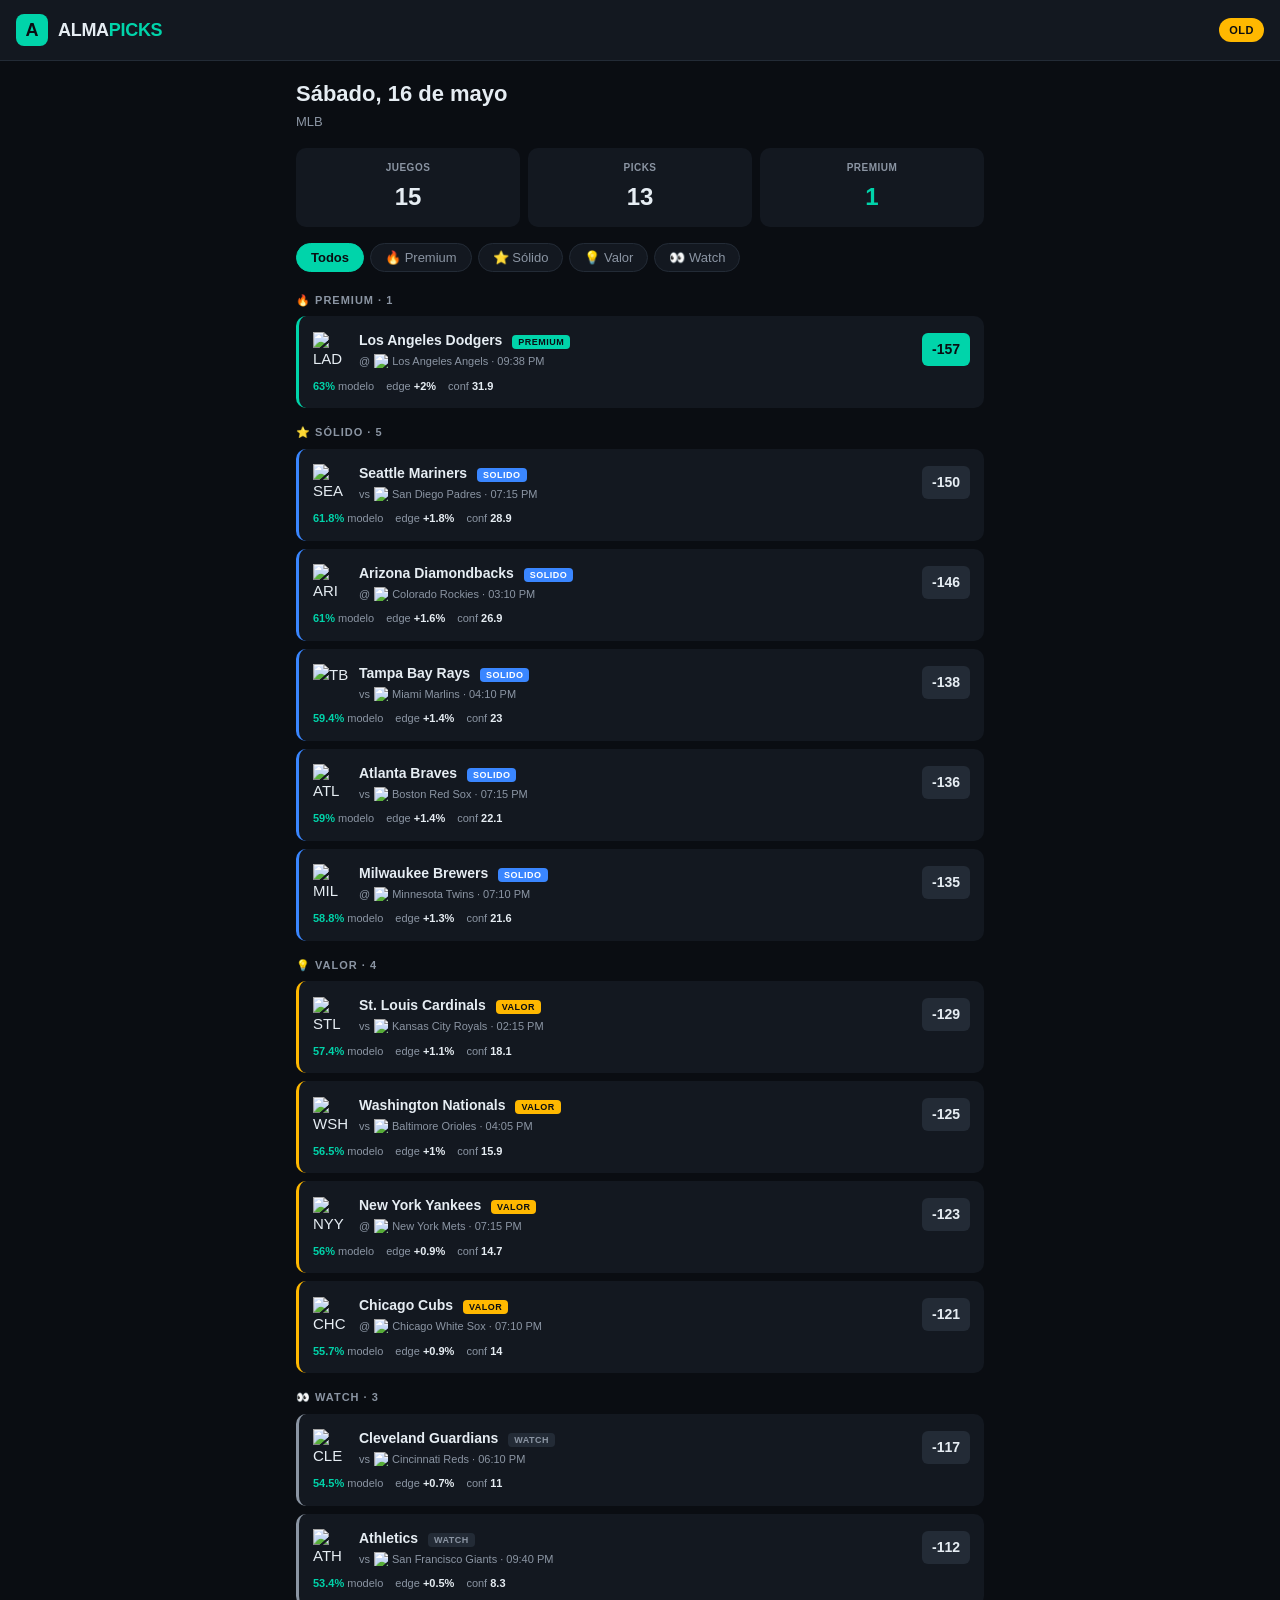
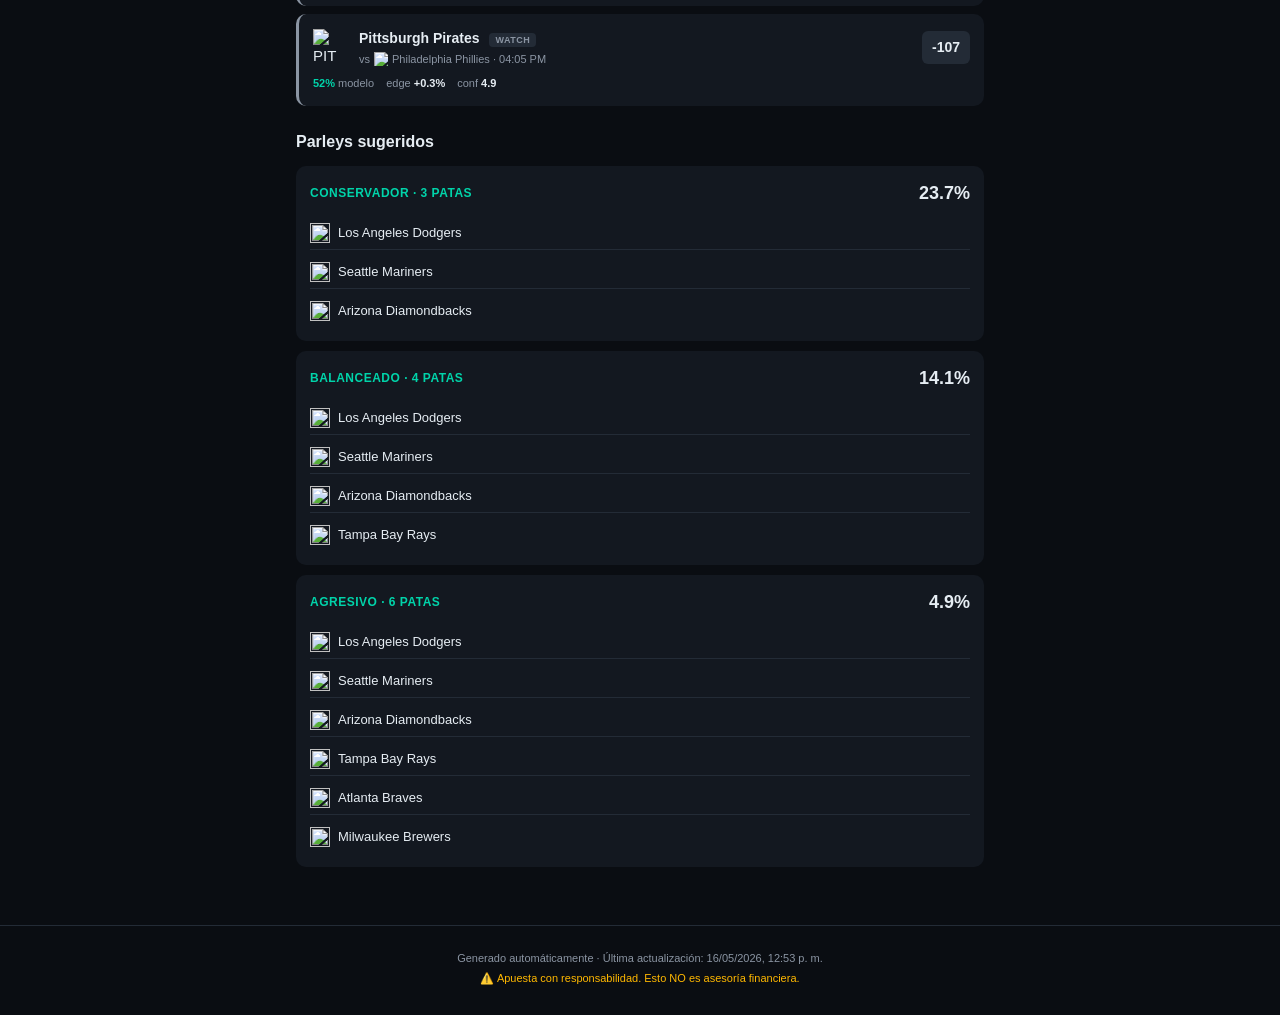
==== web/index.html @ 4501d373 "Rebrand a Almapicks" ====
<!DOCTYPE html>
<html lang="es">
<head>
  <meta charset="UTF-8">
  <meta name="viewport" content="width=device-width, initial-scale=1.0">
  <meta name="theme-color" content="#0a0d12">
  <title>AlmaPicks · MLB & NBA</title>
  <link rel="icon" type="image/svg+xml" href="data:image/svg+xml,<svg xmlns='http://www.w3.org/2000/svg' viewBox='0 0 100 100'><rect width='100' height='100' fill='%2300d4aa'/><text x='50' y='65' font-family='Arial' font-size='50' font-weight='bold' text-anchor='middle' fill='%230a0d12'>A</text></svg>">
  <link rel="stylesheet" href="styles.css">
</head>
<body>

  <header class="topbar">
    <div class="brand">
      <span class="brand-mark">A</span>
      <span class="brand-name">ALMA<span class="brand-accent">PICKS</span></span>
    </div>
    <div class="live-badge" id="liveBadge">LIVE</div>
  </header>

  <main class="container">

    <section class="date-banner">
      <div class="date-text" id="dateText">Cargando...</div>
      <div class="date-meta" id="dateMeta">—</div>
    </section>

    <section class="stats-grid" id="statsGrid">
      <div class="stat-card">
        <div class="stat-label">JUEGOS</div>
        <div class="stat-value" id="statGames">—</div>
      </div>
      <div class="stat-card">
        <div class="stat-label">PICKS</div>
        <div class="stat-value" id="statPicks">—</div>
      </div>
      <div class="stat-card">
        <div class="stat-label">PREMIUM</div>
        <div class="stat-value premium" id="statPremium">—</div>
      </div>
    </section>

    <section class="filter-bar">
      <button class="filter-btn active" data-filter="all">Todos</button>
      <button class="filter-btn" data-filter="premium">🔥 Premium</button>
      <button class="filter-btn" data-filter="solido">⭐ Sólido</button>
      <button class="filter-btn" data-filter="valor">💡 Valor</button>
      <button class="filter-btn" data-filter="watch">👀 Watch</button>
    </section>

    <section class="picks-section" id="picksSection">
      <div class="loading">Cargando picks...</div>
    </section>

    <section class="parlays-section" id="parlaysSection"></section>

  </main>

  <footer class="footer">
    <p>Generado automáticamente · <span id="lastUpdate">—</span></p>
    <p class="footer-warning">⚠️ Apuesta con responsabilidad. Esto NO es asesoría financiera.</p>
  </footer>

  <script src="team_logos.js"></script>
  <script src="app.js"></script>
</body>
</html>
---- web/styles.css ----
:root {
  --bg-page: #0a0d12;
  --bg-card: #131820;
  --bg-elev: #1a212c;
  --bg-input: #232b36;
  --text-primary: #e6edf3;
  --text-secondary: #8b95a3;
  --accent-green: #00d4aa;
  --accent-blue: #3a86ff;
  --accent-amber: #ffb800;
  --accent-red: #ff4757;
  --border: #232b36;
  --radius: 10px;
}

* {
  box-sizing: border-box;
  margin: 0;
  padding: 0;
}

html, body {
  background: var(--bg-page);
  color: var(--text-primary);
  font-family: -apple-system, BlinkMacSystemFont, 'Segoe UI', Roboto, sans-serif;
  font-size: 15px;
  line-height: 1.5;
  min-height: 100vh;
}

.topbar {
  background: var(--bg-card);
  padding: 14px 16px;
  display: flex;
  justify-content: space-between;
  align-items: center;
  border-bottom: 1px solid var(--border);
  position: sticky;
  top: 0;
  z-index: 10;
}

.brand {
  display: flex;
  align-items: center;
  gap: 10px;
}

.brand-mark {
  background: var(--accent-green);
  color: var(--bg-page);
  width: 32px;
  height: 32px;
  border-radius: 8px;
  display: flex;
  align-items: center;
  justify-content: center;
  font-weight: 800;
  font-size: 18px;
}

.brand-name {
  font-size: 18px;
  font-weight: 700;
  letter-spacing: -0.3px;
}

.brand-accent {
  color: var(--accent-green);
}

.live-badge {
  background: var(--accent-green);
  color: var(--bg-page);
  font-size: 11px;
  font-weight: 700;
  padding: 4px 10px;
  border-radius: 12px;
  letter-spacing: 0.5px;
}

.live-badge.stale {
  background: var(--accent-amber);
}

.container {
  max-width: 720px;
  margin: 0 auto;
  padding: 16px;
}

.date-banner {
  margin-bottom: 16px;
}

.date-text {
  font-size: 22px;
  font-weight: 700;
}

.date-meta {
  font-size: 13px;
  color: var(--text-secondary);
  margin-top: 2px;
}

.stats-grid {
  display: grid;
  grid-template-columns: repeat(3, 1fr);
  gap: 8px;
  margin-bottom: 16px;
}

.stat-card {
  background: var(--bg-card);
  border-radius: var(--radius);
  padding: 12px;
  text-align: center;
}

.stat-label {
  font-size: 10px;
  color: var(--text-secondary);
  font-weight: 600;
  letter-spacing: 0.5px;
  margin-bottom: 4px;
}

.stat-value {
  font-size: 24px;
  font-weight: 700;
}

.stat-value.premium { color: var(--accent-green); }

.filter-bar {
  display: flex;
  gap: 6px;
  margin-bottom: 16px;
  overflow-x: auto;
  padding-bottom: 4px;
  scrollbar-width: none;
}

.filter-bar::-webkit-scrollbar { display: none; }

.filter-btn {
  background: var(--bg-card);
  color: var(--text-secondary);
  border: 1px solid var(--border);
  border-radius: 20px;
  padding: 6px 14px;
  font-size: 13px;
  font-weight: 500;
  cursor: pointer;
  white-space: nowrap;
  font-family: inherit;
  transition: all 0.15s;
}

.filter-btn:hover {
  border-color: var(--accent-green);
  color: var(--text-primary);
}

.filter-btn.active {
  background: var(--accent-green);
  color: var(--bg-page);
  border-color: var(--accent-green);
  font-weight: 600;
}

.tier-header {
  font-size: 11px;
  font-weight: 700;
  letter-spacing: 1px;
  color: var(--text-secondary);
  margin: 16px 0 8px;
  text-transform: uppercase;
}

.pick-card {
  background: var(--bg-card);
  border-left: 3px solid var(--text-secondary);
  border-radius: var(--radius);
  padding: 14px;
  margin-bottom: 8px;
  transition: transform 0.15s;
}

.pick-card:hover {
  transform: translateX(2px);
}

.pick-card.tier-premium { border-left-color: var(--accent-green); }
.pick-card.tier-solido { border-left-color: var(--accent-blue); }
.pick-card.tier-valor { border-left-color: var(--accent-amber); }
.pick-card.tier-watch { border-left-color: var(--text-secondary); }

.pick-header {
  display: flex;
  justify-content: space-between;
  align-items: center;
  gap: 8px;
  margin-bottom: 8px;
}

.pick-teams {
  display: flex;
  align-items: center;
  gap: 10px;
  flex: 1;
  min-width: 0;
}

.team-logo {
  width: 36px;
  height: 36px;
  flex-shrink: 0;
}

.pick-team-info {
  min-width: 0;
}

.pick-team-name {
  font-weight: 600;
  font-size: 14px;
  white-space: nowrap;
  overflow: hidden;
  text-overflow: ellipsis;
}

.pick-vs {
  font-size: 11px;
  color: var(--text-secondary);
  display: flex;
  align-items: center;
  gap: 4px;
  margin-top: 2px;
}

.team-logo-mini {
  width: 14px;
  height: 14px;
  vertical-align: middle;
}

.pick-odds {
  background: var(--bg-input);
  padding: 6px 10px;
  border-radius: 6px;
  font-weight: 700;
  font-size: 14px;
  flex-shrink: 0;
}

.pick-card.tier-premium .pick-odds {
  background: var(--accent-green);
  color: var(--bg-page);
}

.pick-stats {
  display: flex;
  gap: 12px;
  font-size: 11px;
  flex-wrap: wrap;
}

.pick-stat {
  color: var(--text-secondary);
}

.pick-stat strong {
  color: var(--text-primary);
}

.pick-stat.highlight strong {
  color: var(--accent-green);
}

.tier-badge {
  font-size: 9px;
  padding: 2px 6px;
  border-radius: 4px;
  font-weight: 700;
  letter-spacing: 0.5px;
  margin-left: 6px;
}

.tier-badge.tier-premium { background: var(--accent-green); color: var(--bg-page); }
.tier-badge.tier-solido { background: var(--accent-blue); color: #fff; }
.tier-badge.tier-valor { background: var(--accent-amber); color: var(--bg-page); }
.tier-badge.tier-watch { background: var(--bg-input); color: var(--text-secondary); }

.parlays-section {
  margin-top: 24px;
}

.parlays-title {
  font-size: 16px;
  font-weight: 700;
  margin-bottom: 12px;
}

.parlay-card {
  background: var(--bg-card);
  border-radius: var(--radius);
  padding: 14px;
  margin-bottom: 10px;
}

.parlay-header {
  display: flex;
  justify-content: space-between;
  align-items: center;
  margin-bottom: 10px;
}

.parlay-name {
  font-size: 12px;
  font-weight: 700;
  text-transform: uppercase;
  letter-spacing: 0.5px;
  color: var(--accent-green);
}

.parlay-prob {
  font-size: 18px;
  font-weight: 700;
}

.parlay-legs {
  display: flex;
  flex-direction: column;
  gap: 6px;
}

.parlay-leg {
  display: flex;
  align-items: center;
  gap: 8px;
  font-size: 13px;
  padding: 6px 0;
  border-bottom: 1px solid var(--border);
}

.parlay-leg:last-child { border-bottom: none; }

.parlay-leg .team-logo-mini {
  width: 20px;
  height: 20px;
}

.loading, .empty-state {
  text-align: center;
  padding: 40px 20px;
  color: var(--text-secondary);
}

.footer {
  text-align: center;
  padding: 24px 16px;
  color: var(--text-secondary);
  font-size: 11px;
  border-top: 1px solid var(--border);
  margin-top: 32px;
}

.footer p { margin-bottom: 4px; }

.footer-warning {
  color: var(--accent-amber);
  font-weight: 500;
}

@media (max-width: 480px) {
  .pick-team-name { font-size: 13px; }
  .stat-value { font-size: 20px; }
  .container { padding: 12px; }
}
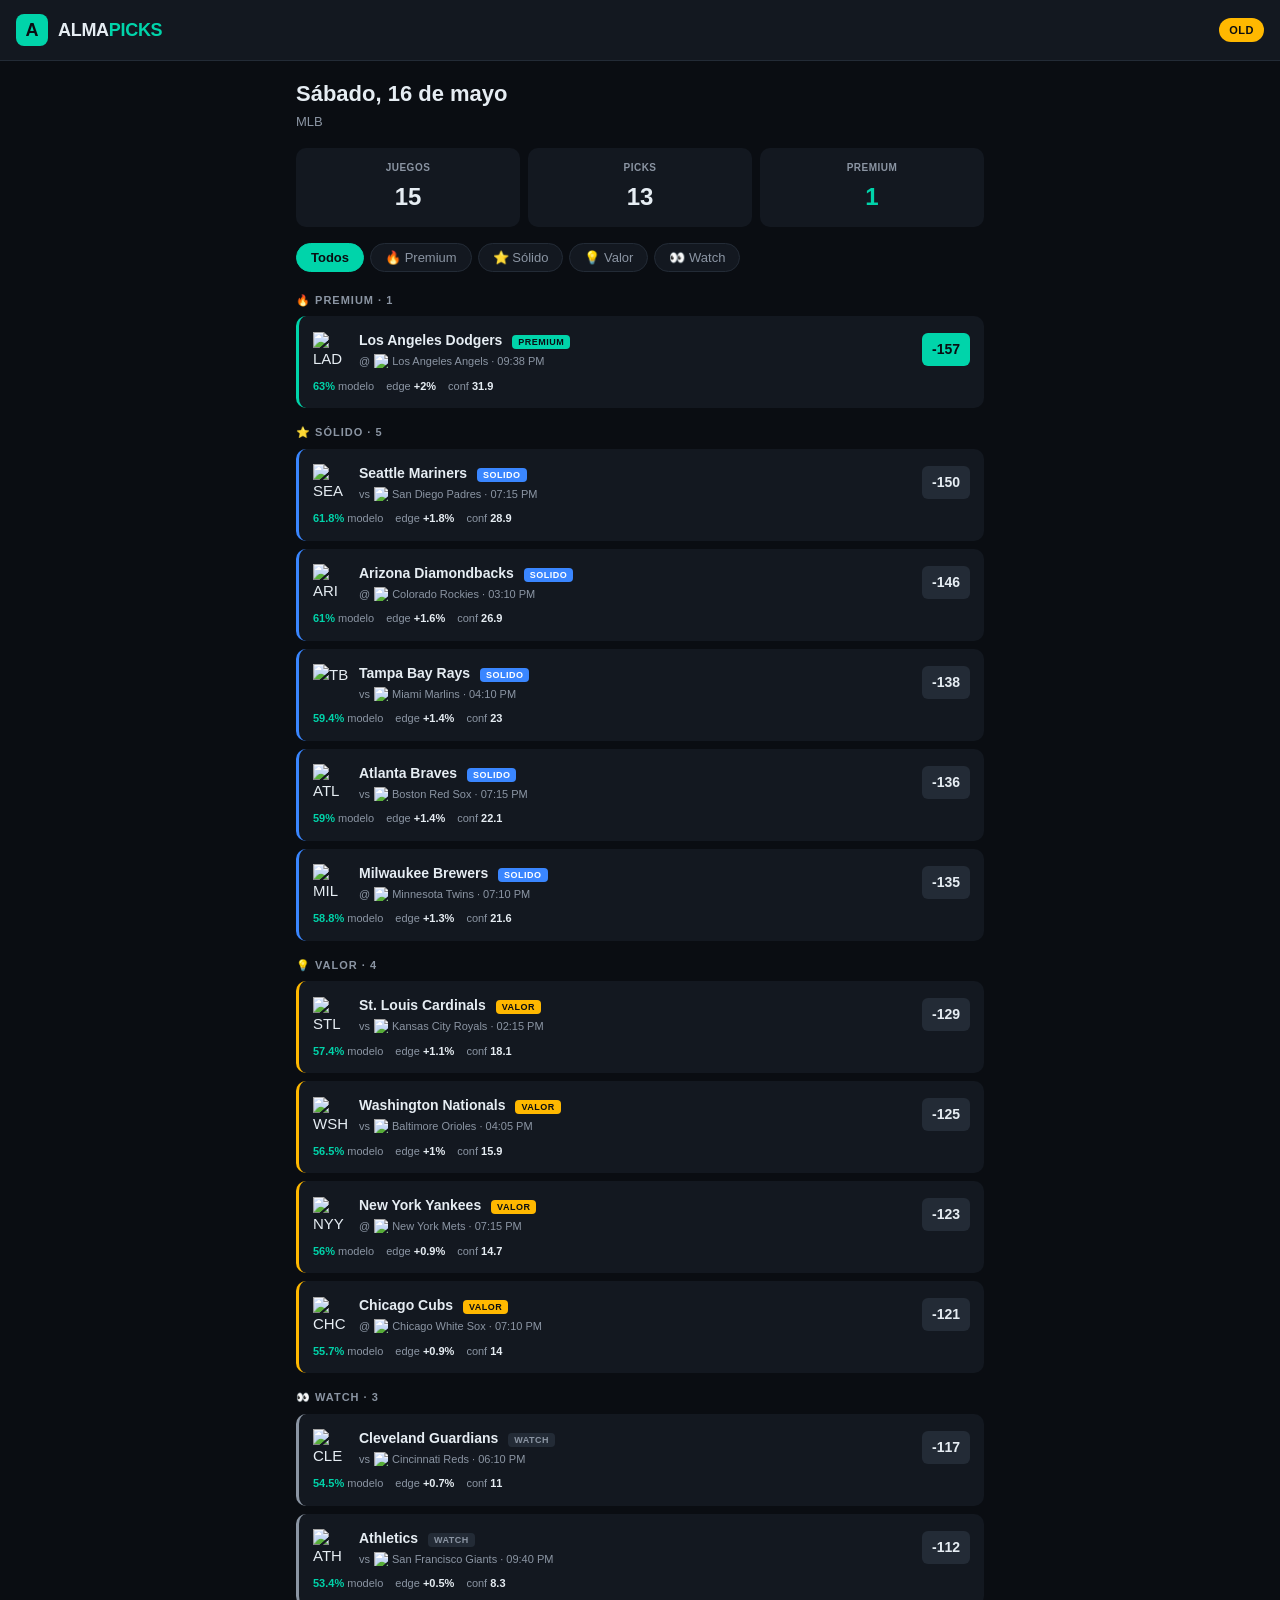
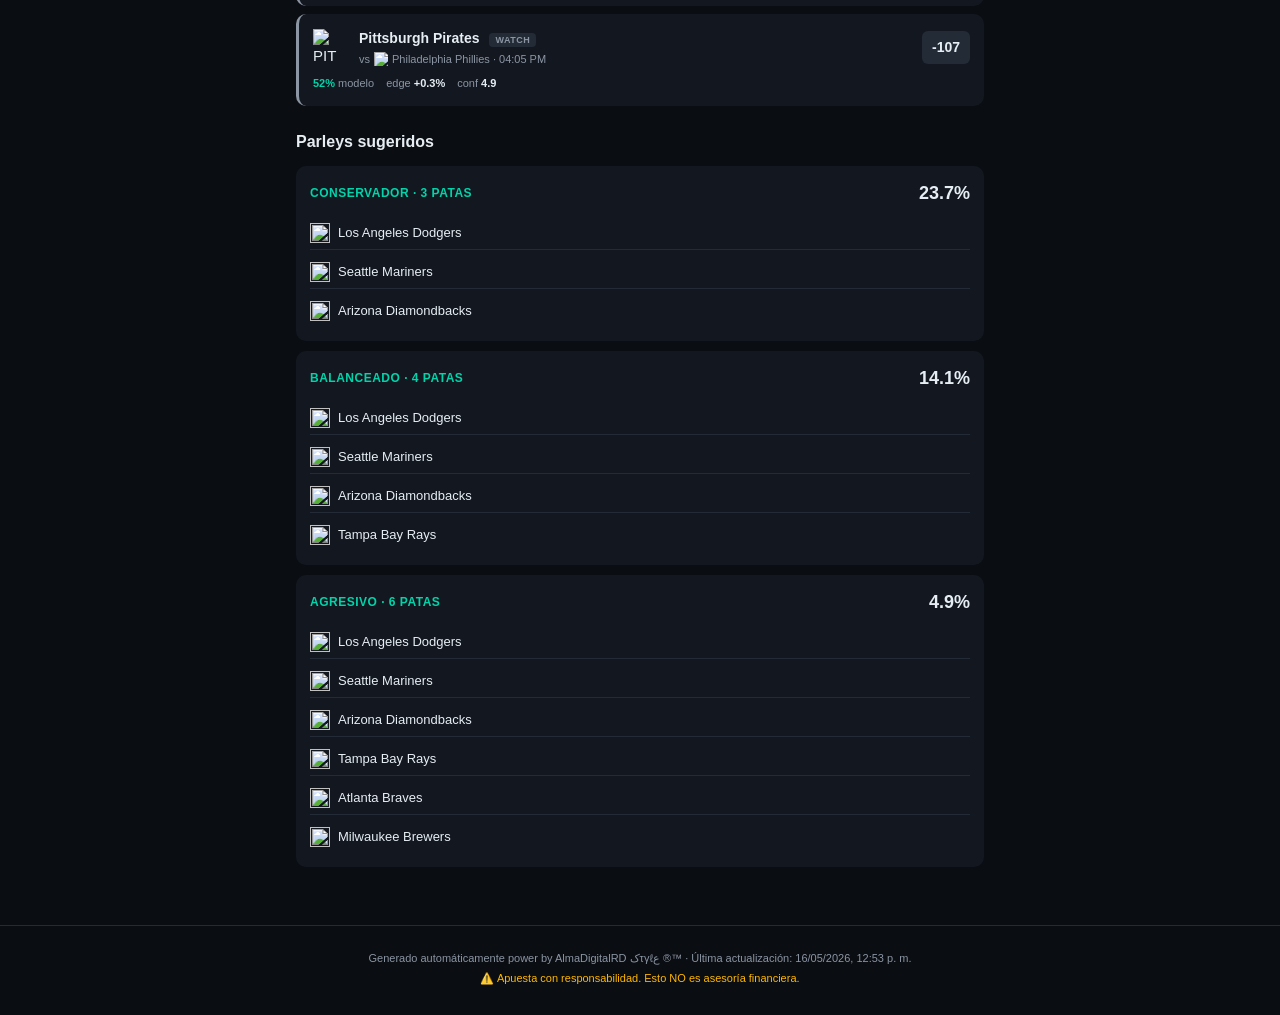
==== commit 54b8f094: "Update footer text with branding information" ====
--- a/web/index.html
+++ b/web/index.html
@@ -57,11 +57,11 @@
   </main>
 
   <footer class="footer">
-    <p>Generado automáticamente · <span id="lastUpdate">—</span></p>
+    <p>Generado automáticamente power by AlmaDigitalRD کτγℓع ®™ · <span id="lastUpdate">—</span></p>
     <p class="footer-warning">⚠️ Apuesta con responsabilidad. Esto NO es asesoría financiera.</p>
   </footer>
 
   <script src="team_logos.js"></script>
   <script src="app.js"></script>
 </body>
-</html>+</html>
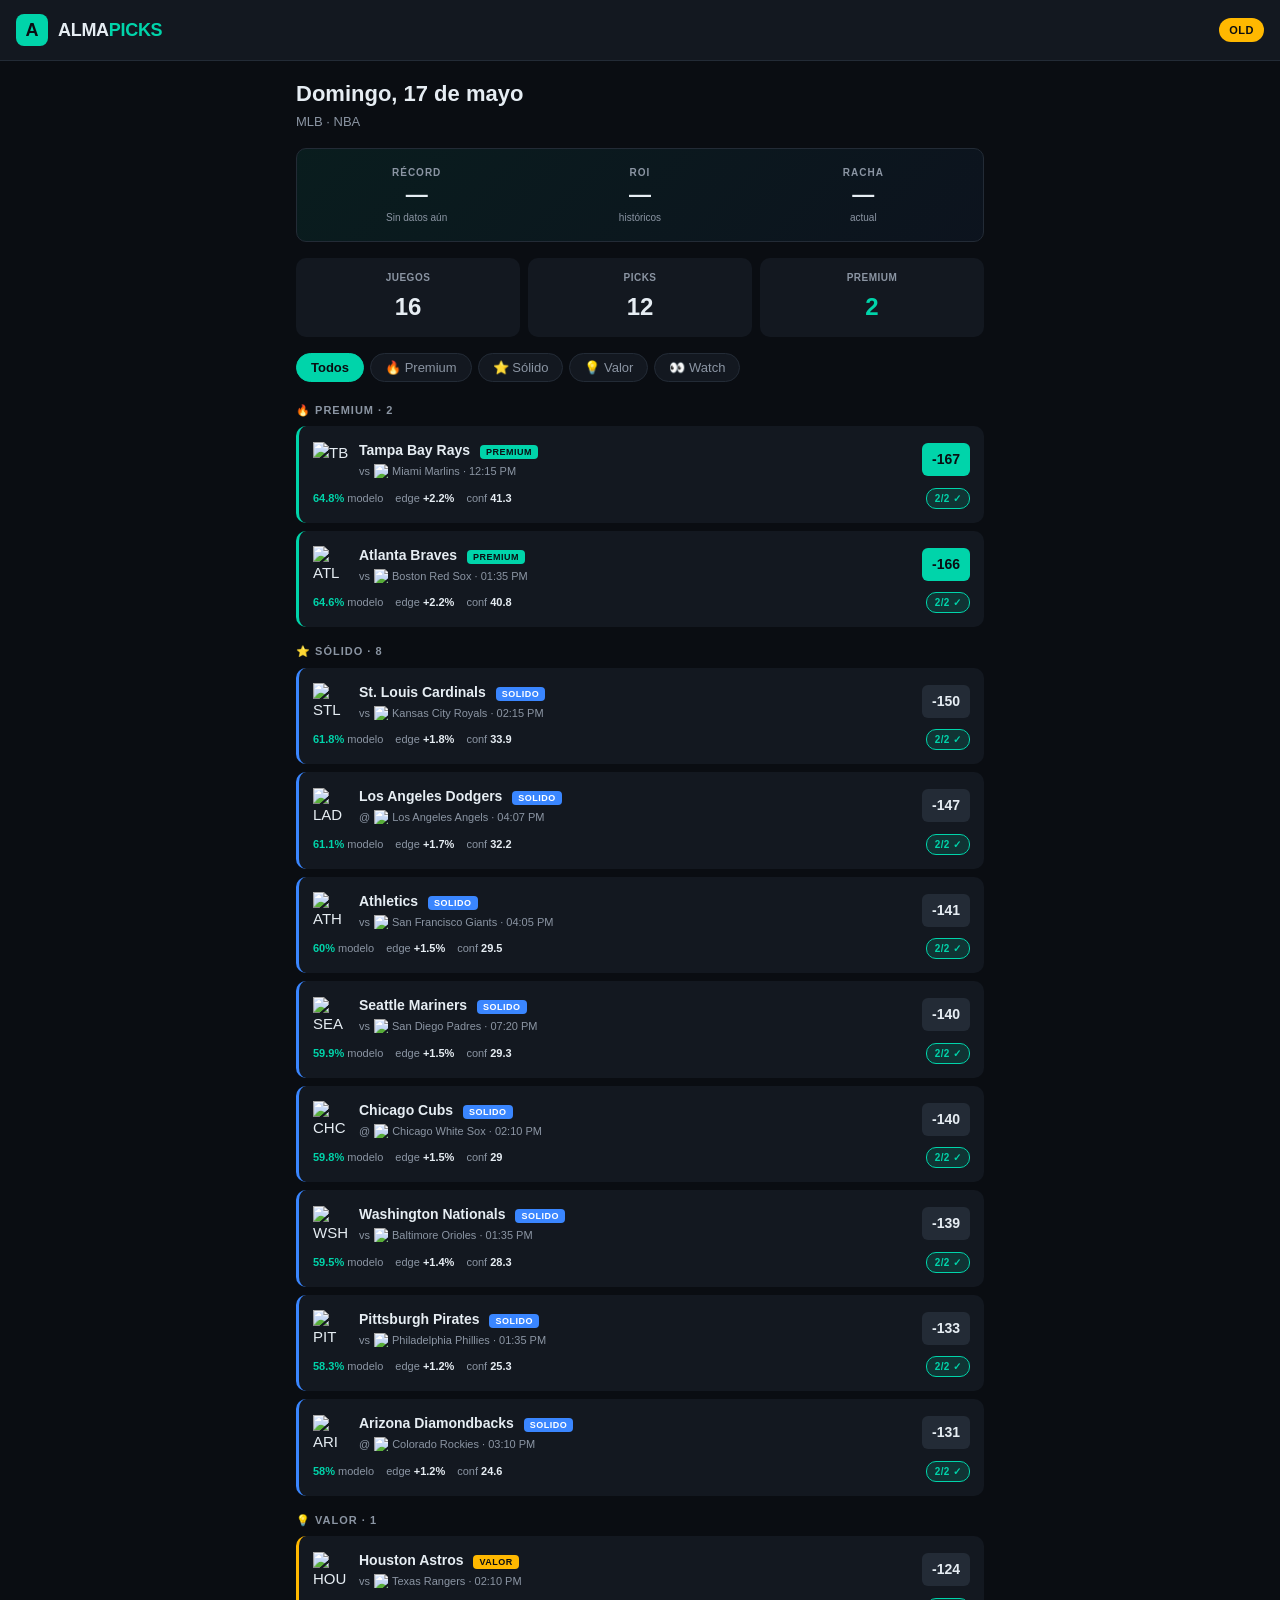
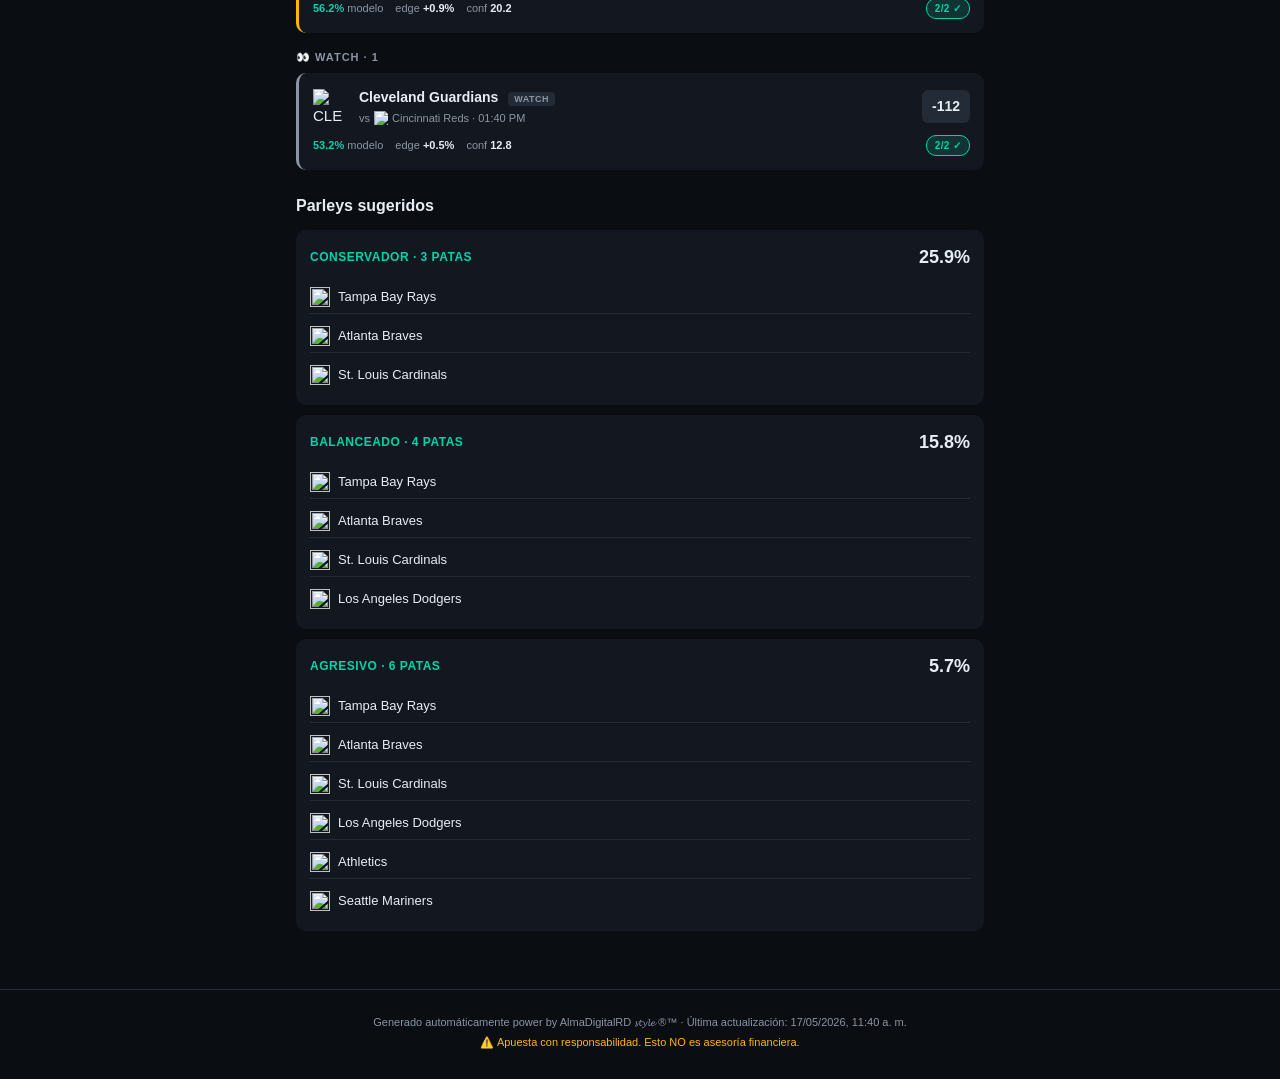
==== commit e93966fc: "Fase 4: tracking de resultados + stats en frontend" ====
--- a/web/index.html
+++ b/web/index.html
@@ -4,7 +4,7 @@
   <meta charset="UTF-8">
   <meta name="viewport" content="width=device-width, initial-scale=1.0">
   <meta name="theme-color" content="#0a0d12">
-  <title>AlmaPicks · MLB & NBA</title>
+  <title>Almapicks · MLB & NBA</title>
   <link rel="icon" type="image/svg+xml" href="data:image/svg+xml,<svg xmlns='http://www.w3.org/2000/svg' viewBox='0 0 100 100'><rect width='100' height='100' fill='%2300d4aa'/><text x='50' y='65' font-family='Arial' font-size='50' font-weight='bold' text-anchor='middle' fill='%230a0d12'>A</text></svg>">
   <link rel="stylesheet" href="styles.css">
 </head>
@@ -23,6 +23,24 @@
     <section class="date-banner">
       <div class="date-text" id="dateText">Cargando...</div>
       <div class="date-meta" id="dateMeta">—</div>
+    </section>
+
+    <section class="hist-strip">
+      <div class="hist-item">
+        <div class="hist-label">RÉCORD</div>
+        <div class="hist-value" id="histRecord">—</div>
+        <div class="hist-sub" id="histWinRate">—</div>
+      </div>
+      <div class="hist-item">
+        <div class="hist-label">ROI</div>
+        <div class="hist-value" id="histRoi">—</div>
+        <div class="hist-sub">históricos</div>
+      </div>
+      <div class="hist-item">
+        <div class="hist-label">RACHA</div>
+        <div class="hist-value" id="histStreak">—</div>
+        <div class="hist-sub">actual</div>
+      </div>
     </section>
 
     <section class="stats-grid" id="statsGrid">
@@ -57,11 +75,11 @@
   </main>
 
   <footer class="footer">
-    <p>Generado automáticamente power by AlmaDigitalRD کτγℓع ®™ · <span id="lastUpdate">—</span></p>
+    <p>Generado automáticamente power by AlmaDigitalRD 𝓼𝓽𝔂𝓵𝓮 ®™ · <span id="lastUpdate">—</span></p>
     <p class="footer-warning">⚠️ Apuesta con responsabilidad. Esto NO es asesoría financiera.</p>
   </footer>
 
   <script src="team_logos.js"></script>
   <script src="app.js"></script>
 </body>
-</html>
+</html>
--- a/web/styles.css
+++ b/web/styles.css
@@ -104,6 +104,51 @@
   margin-top: 2px;
 }
 
+.hist-strip {
+  display: grid;
+  grid-template-columns: repeat(3, 1fr);
+  gap: 8px;
+  margin-bottom: 16px;
+  background: linear-gradient(135deg, rgba(0, 212, 170, 0.08), rgba(58, 134, 255, 0.05));
+  border: 1px solid var(--border);
+  border-radius: var(--radius);
+  padding: 12px;
+}
+
+.hist-item {
+  text-align: center;
+  padding: 4px;
+}
+
+.hist-label {
+  font-size: 10px;
+  color: var(--text-secondary);
+  font-weight: 700;
+  letter-spacing: 1px;
+  margin-bottom: 4px;
+}
+
+.hist-value {
+  font-size: 22px;
+  font-weight: 700;
+  color: var(--text-primary);
+  line-height: 1;
+}
+
+.hist-value.positive {
+  color: var(--accent-green);
+}
+
+.hist-value.negative {
+  color: var(--accent-red);
+}
+
+.hist-sub {
+  font-size: 10px;
+  color: var(--text-secondary);
+  margin-top: 4px;
+}
+
 .stats-grid {
   display: grid;
   grid-template-columns: repeat(3, 1fr);
@@ -265,6 +310,7 @@
   gap: 12px;
   font-size: 11px;
   flex-wrap: wrap;
+  align-items: center;
 }
 
 .pick-stat {
@@ -277,6 +323,34 @@
 
 .pick-stat.highlight strong {
   color: var(--accent-green);
+}
+
+.sources-badge {
+  font-size: 10px;
+  padding: 2px 8px;
+  border-radius: 10px;
+  font-weight: 600;
+  letter-spacing: 0.3px;
+  background: var(--bg-input);
+  color: var(--text-secondary);
+  margin-left: auto;
+}
+
+.sources-badge.sources-agree {
+  background: rgba(0, 212, 170, 0.15);
+  color: var(--accent-green);
+  border: 1px solid var(--accent-green);
+}
+
+.sources-badge.sources-disagree {
+  background: rgba(255, 71, 87, 0.15);
+  color: var(--accent-red);
+  border: 1px solid var(--accent-red);
+}
+
+.sources-badge.sources-partial {
+  background: rgba(255, 184, 0, 0.15);
+  color: var(--accent-amber);
 }
 
 .tier-badge {
@@ -377,5 +451,6 @@
 @media (max-width: 480px) {
   .pick-team-name { font-size: 13px; }
   .stat-value { font-size: 20px; }
+  .hist-value { font-size: 18px; }
   .container { padding: 12px; }
 }
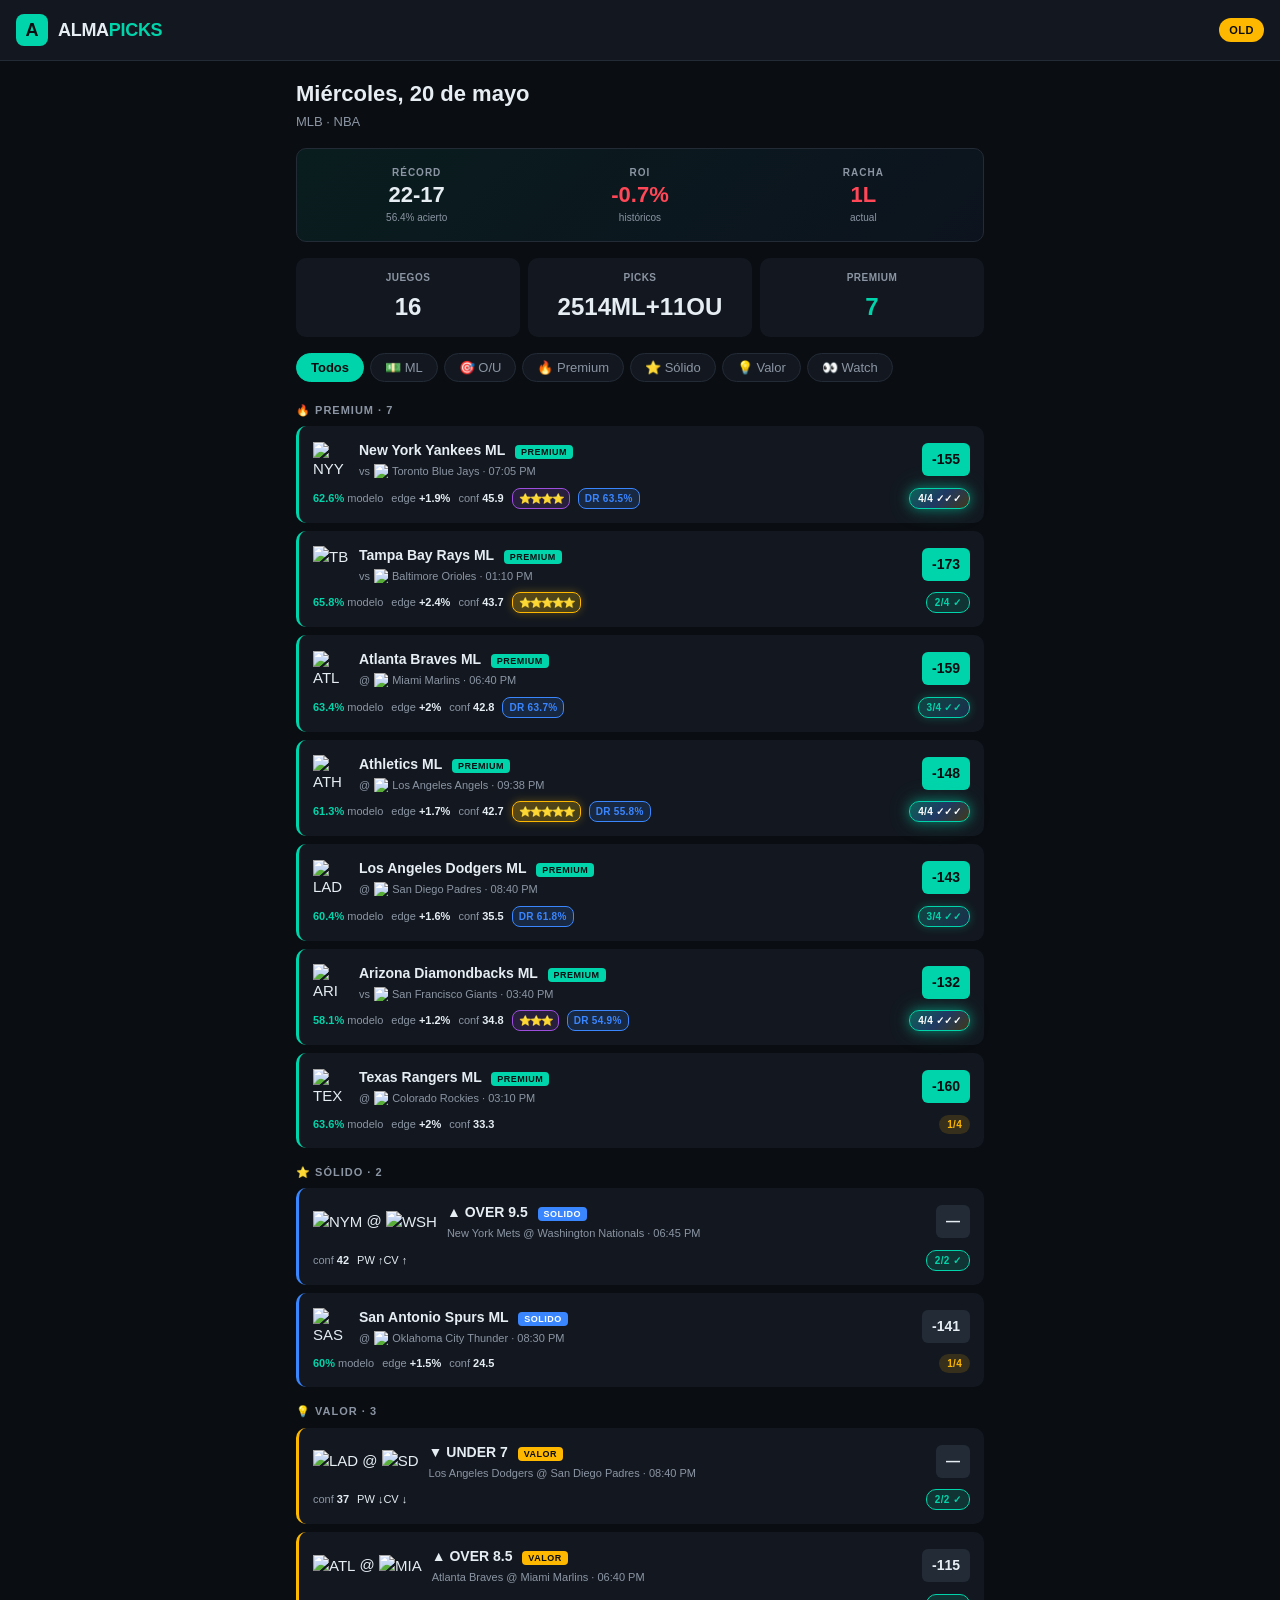
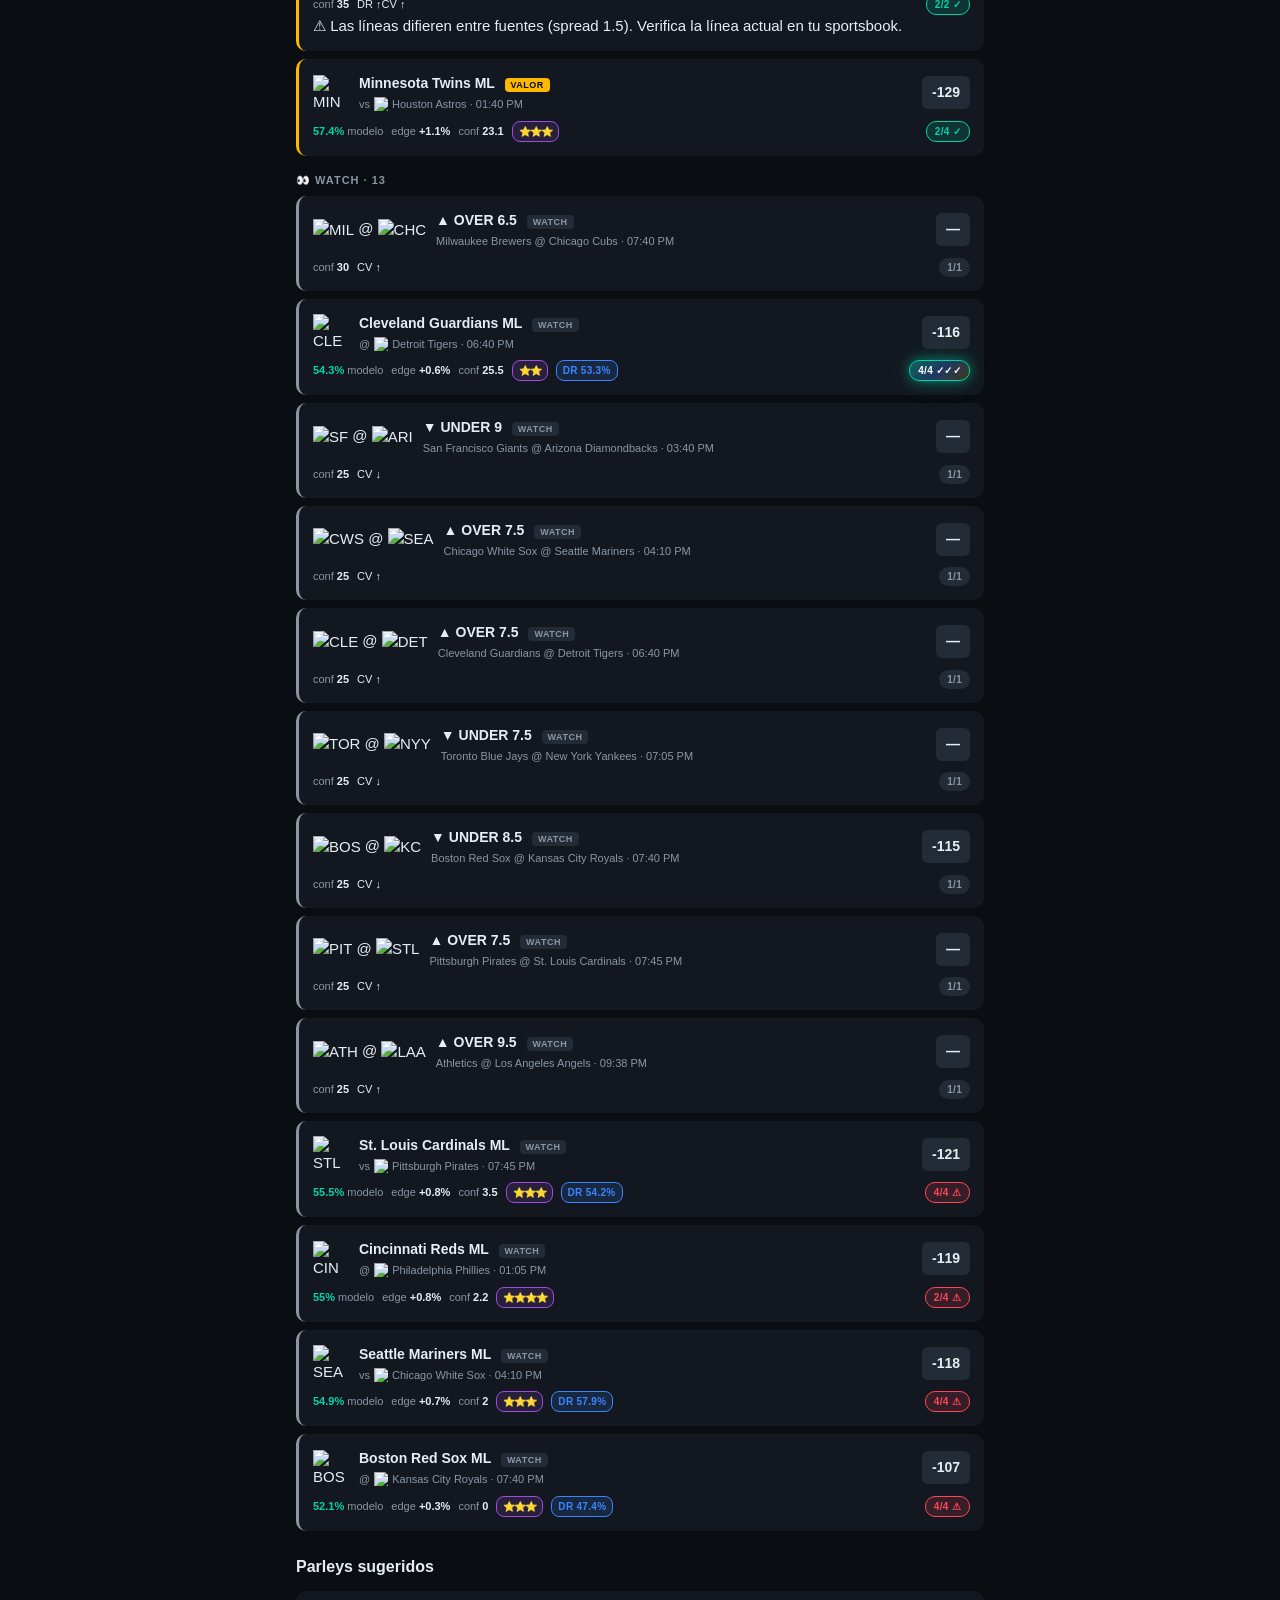
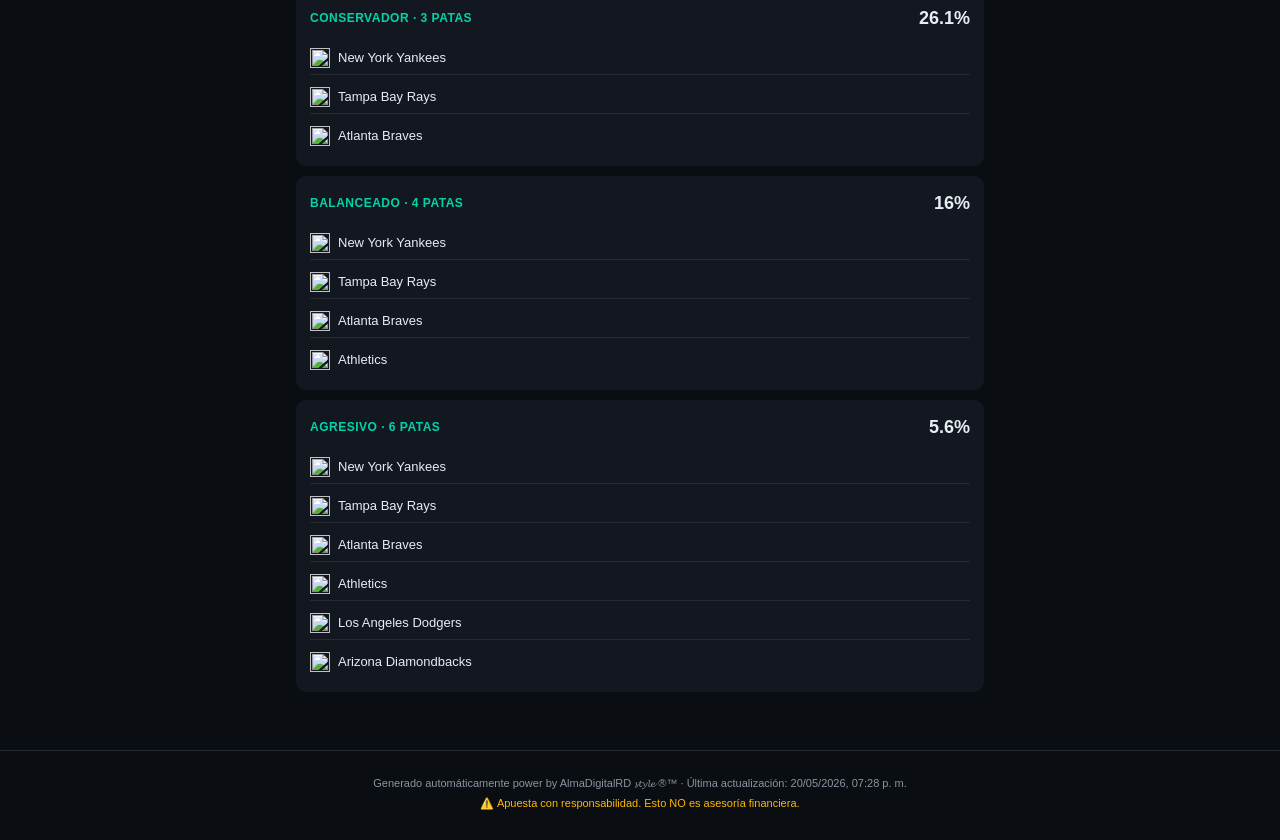
==== commit 366f779e: "Add filter buttons for ML and O/U in index.html" ====
--- a/web/index.html
+++ b/web/index.html
@@ -60,6 +60,8 @@
 
     <section class="filter-bar">
       <button class="filter-btn active" data-filter="all">Todos</button>
+      <button class="filter-btn" data-filter="ml">💵 ML</button>
+      <button class="filter-btn" data-filter="ou">🎯 O/U</button>
       <button class="filter-btn" data-filter="premium">🔥 Premium</button>
       <button class="filter-btn" data-filter="solido">⭐ Sólido</button>
       <button class="filter-btn" data-filter="valor">💡 Valor</button>
@@ -82,4 +84,4 @@
   <script src="team_logos.js"></script>
   <script src="app.js"></script>
 </body>
-</html>+</html>
--- a/web/styles.css
+++ b/web/styles.css
@@ -9,6 +9,7 @@
   --accent-blue: #3a86ff;
   --accent-amber: #ffb800;
   --accent-red: #ff4757;
+  --accent-purple: #9d4edd;
   --border: #232b36;
   --radius: 10px;
 }
@@ -307,7 +308,7 @@
 
 .pick-stats {
   display: flex;
-  gap: 12px;
+  gap: 8px;
   font-size: 11px;
   flex-wrap: wrap;
   align-items: center;
@@ -336,6 +337,37 @@
   margin-left: auto;
 }
 
+.sources-badge.sources-unanimous {
+  background: linear-gradient(135deg, rgba(0, 212, 170, 0.25), rgba(58, 134, 255, 0.2));
+  color: var(--accent-green);
+  border: 1px solid var(--accent-green);
+  box-shadow: 0 0 8px rgba(0, 212, 170, 0.3);
+}
+
+.sources-badge.sources-supreme {
+  background: linear-gradient(135deg,
+    rgba(0, 212, 170, 0.4),
+    rgba(58, 134, 255, 0.3),
+    rgba(255, 184, 0, 0.2));
+  color: #ffffff;
+  border: 1px solid var(--accent-green);
+  box-shadow: 0 0 12px rgba(0, 212, 170, 0.5),
+              0 0 24px rgba(0, 212, 170, 0.2);
+  font-weight: 700;
+  animation: supreme-pulse 2s ease-in-out infinite;
+}
+
+@keyframes supreme-pulse {
+  0%, 100% {
+    box-shadow: 0 0 12px rgba(0, 212, 170, 0.5),
+                0 0 24px rgba(0, 212, 170, 0.2);
+  }
+  50% {
+    box-shadow: 0 0 16px rgba(0, 212, 170, 0.7),
+                0 0 32px rgba(0, 212, 170, 0.3);
+  }
+}
+
 .sources-badge.sources-agree {
   background: rgba(0, 212, 170, 0.15);
   color: var(--accent-green);
@@ -351,6 +383,35 @@
 .sources-badge.sources-partial {
   background: rgba(255, 184, 0, 0.15);
   color: var(--accent-amber);
+}
+
+.pickswise-badge {
+  font-size: 10px;
+  padding: 2px 6px;
+  border-radius: 8px;
+  background: rgba(157, 78, 221, 0.15);
+  color: var(--accent-purple);
+  border: 1px solid var(--accent-purple);
+  letter-spacing: -1px;
+}
+
+.pickswise-badge.best-bet {
+  background: linear-gradient(135deg, rgba(255, 184, 0, 0.3), rgba(255, 215, 0, 0.2));
+  color: var(--accent-amber);
+  border-color: var(--accent-amber);
+  font-weight: 700;
+  box-shadow: 0 0 8px rgba(255, 184, 0, 0.3);
+}
+
+.dratings-badge {
+  font-size: 10px;
+  padding: 2px 6px;
+  border-radius: 8px;
+  background: rgba(58, 134, 255, 0.15);
+  color: var(--accent-blue);
+  border: 1px solid var(--accent-blue);
+  font-weight: 600;
+  letter-spacing: 0.3px;
 }
 
 .tier-badge {
@@ -453,4 +514,6 @@
   .stat-value { font-size: 20px; }
   .hist-value { font-size: 18px; }
   .container { padding: 12px; }
+  .pickswise-badge { font-size: 9px; }
+  .dratings-badge { font-size: 9px; }
 }
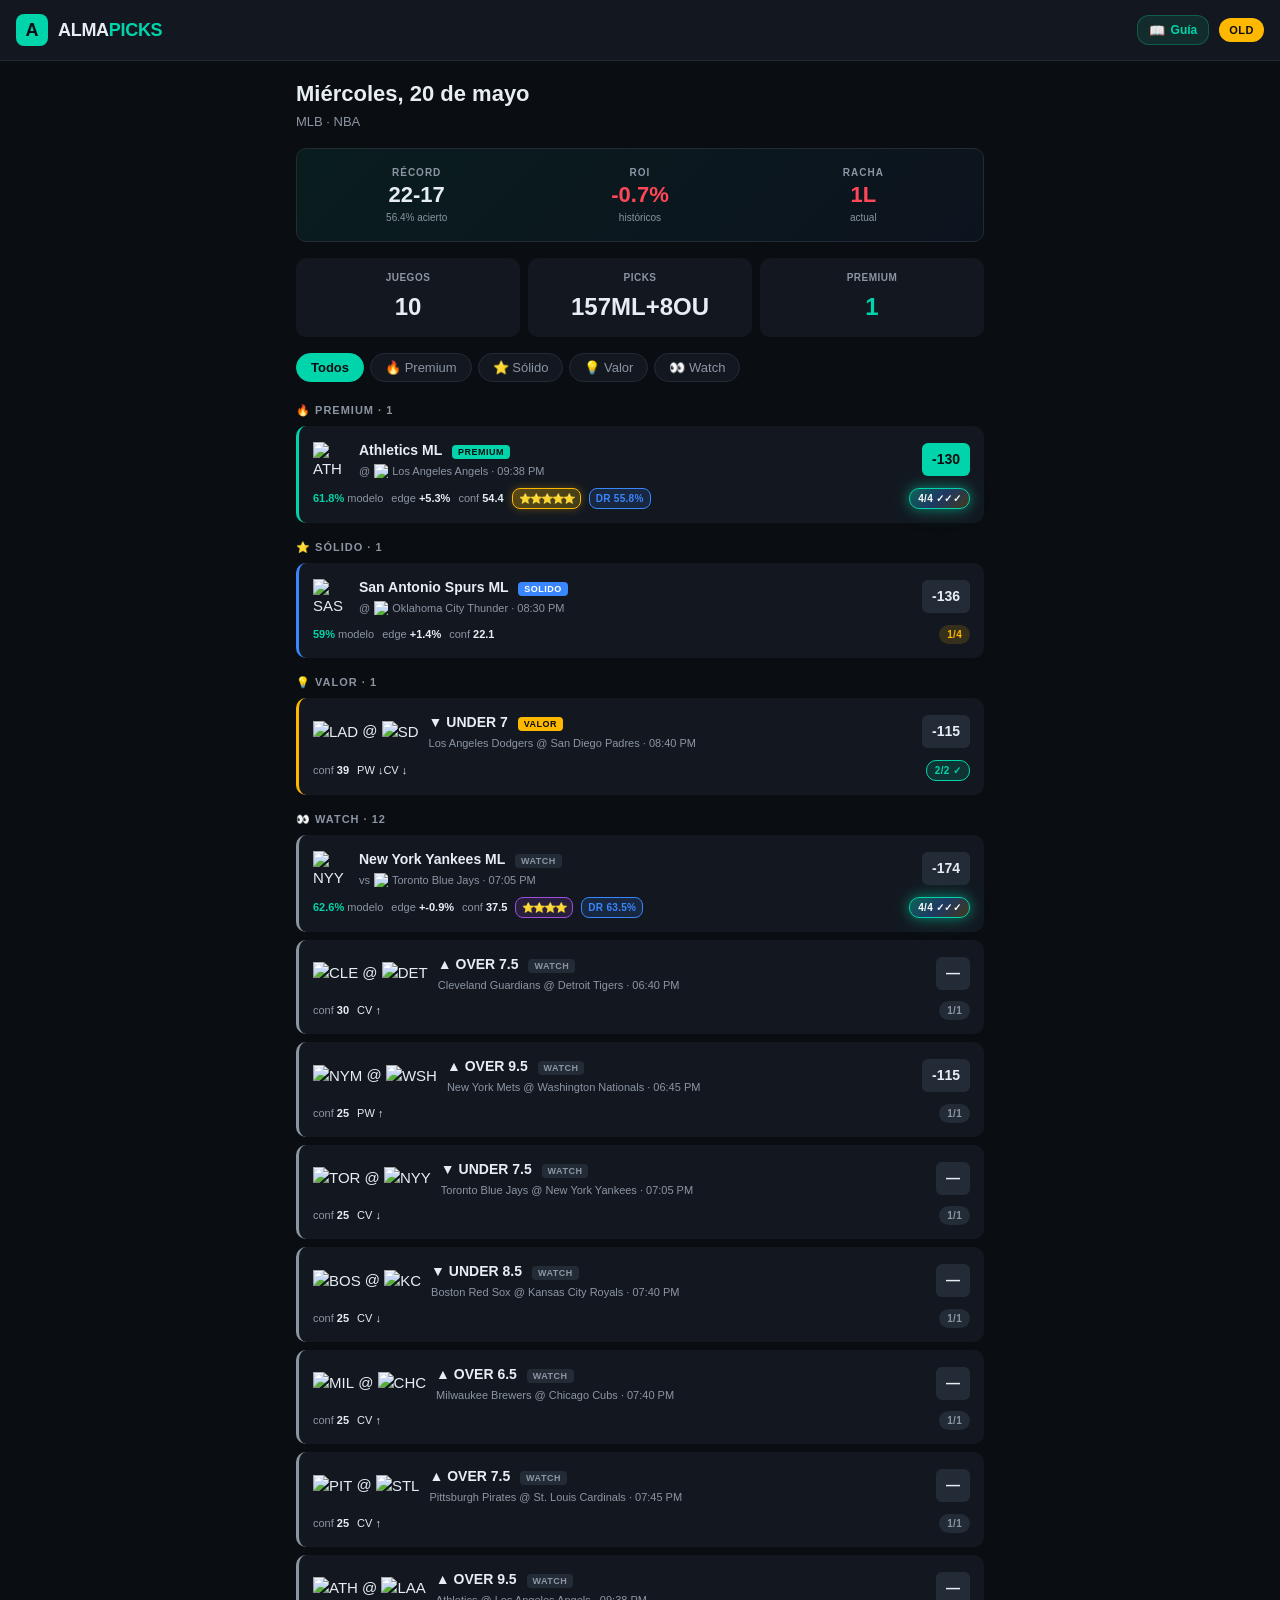
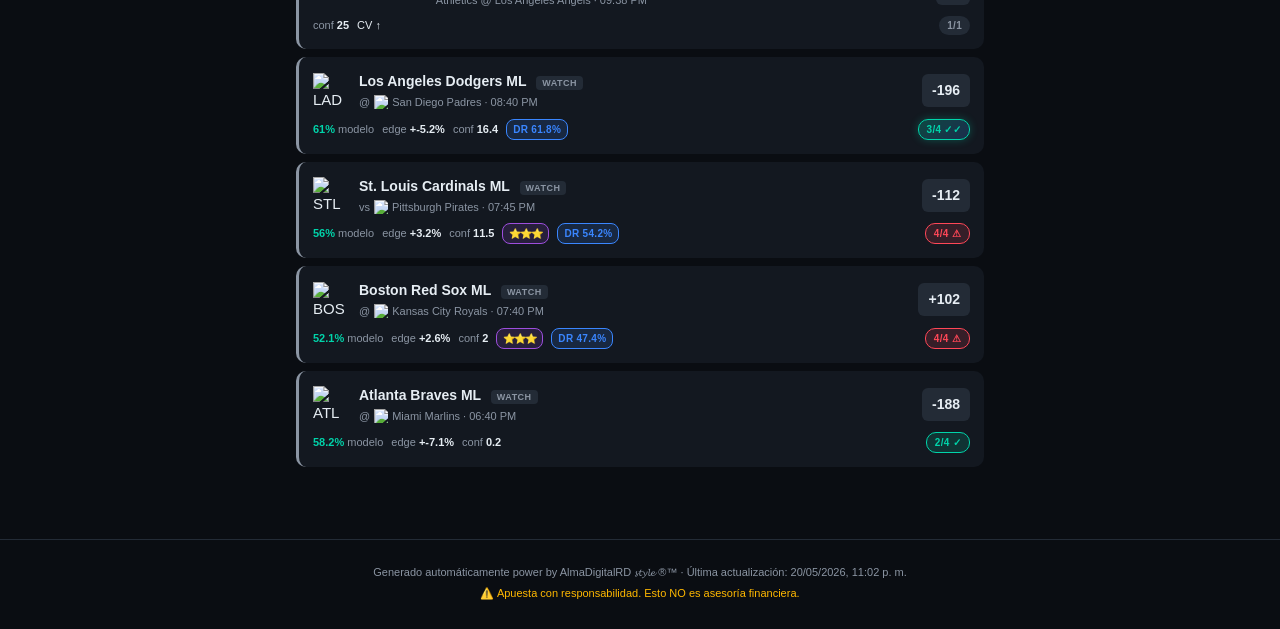
==== commit 87363cd3: "Add files via upload" ====
--- a/web/index.html
+++ b/web/index.html
@@ -15,7 +15,13 @@
       <span class="brand-mark">A</span>
       <span class="brand-name">ALMA<span class="brand-accent">PICKS</span></span>
     </div>
-    <div class="live-badge" id="liveBadge">LIVE</div>
+    <div class="header-actions">
+      <a class="guide-btn" href="guia.pdf" target="_blank" rel="noopener" title="Guía para novatos">
+        <span class="guide-icon">📖</span>
+        <span class="guide-text">Guía</span>
+      </a>
+      <div class="live-badge" id="liveBadge">LIVE</div>
+    </div>
   </header>
 
   <main class="container">
@@ -60,8 +66,6 @@
 
     <section class="filter-bar">
       <button class="filter-btn active" data-filter="all">Todos</button>
-      <button class="filter-btn" data-filter="ml">💵 ML</button>
-      <button class="filter-btn" data-filter="ou">🎯 O/U</button>
       <button class="filter-btn" data-filter="premium">🔥 Premium</button>
       <button class="filter-btn" data-filter="solido">⭐ Sólido</button>
       <button class="filter-btn" data-filter="valor">💡 Valor</button>
@@ -84,4 +88,4 @@
   <script src="team_logos.js"></script>
   <script src="app.js"></script>
 </body>
-</html>
+</html>
--- a/web/styles.css
+++ b/web/styles.css
@@ -84,6 +84,52 @@
   background: var(--accent-amber);
 }
 
+.header-actions {
+  display: flex;
+  align-items: center;
+  gap: 10px;
+}
+
+.guide-btn {
+  display: flex;
+  align-items: center;
+  gap: 6px;
+  background: rgba(16, 185, 129, 0.12);
+  color: var(--accent-green);
+  border: 1px solid rgba(16, 185, 129, 0.35);
+  font-size: 12px;
+  font-weight: 600;
+  padding: 5px 11px;
+  border-radius: 12px;
+  text-decoration: none;
+  transition: background 0.15s ease, transform 0.1s ease;
+  cursor: pointer;
+  -webkit-tap-highlight-color: transparent;
+}
+
+.guide-btn:hover,
+.guide-btn:active {
+  background: rgba(16, 185, 129, 0.22);
+}
+
+.guide-btn:active {
+  transform: scale(0.96);
+}
+
+.guide-icon {
+  font-size: 13px;
+  line-height: 1;
+}
+
+@media (max-width: 380px) {
+  .guide-text {
+    display: none;
+  }
+  .guide-btn {
+    padding: 5px 8px;
+  }
+}
+
 .container {
   max-width: 720px;
   margin: 0 auto;
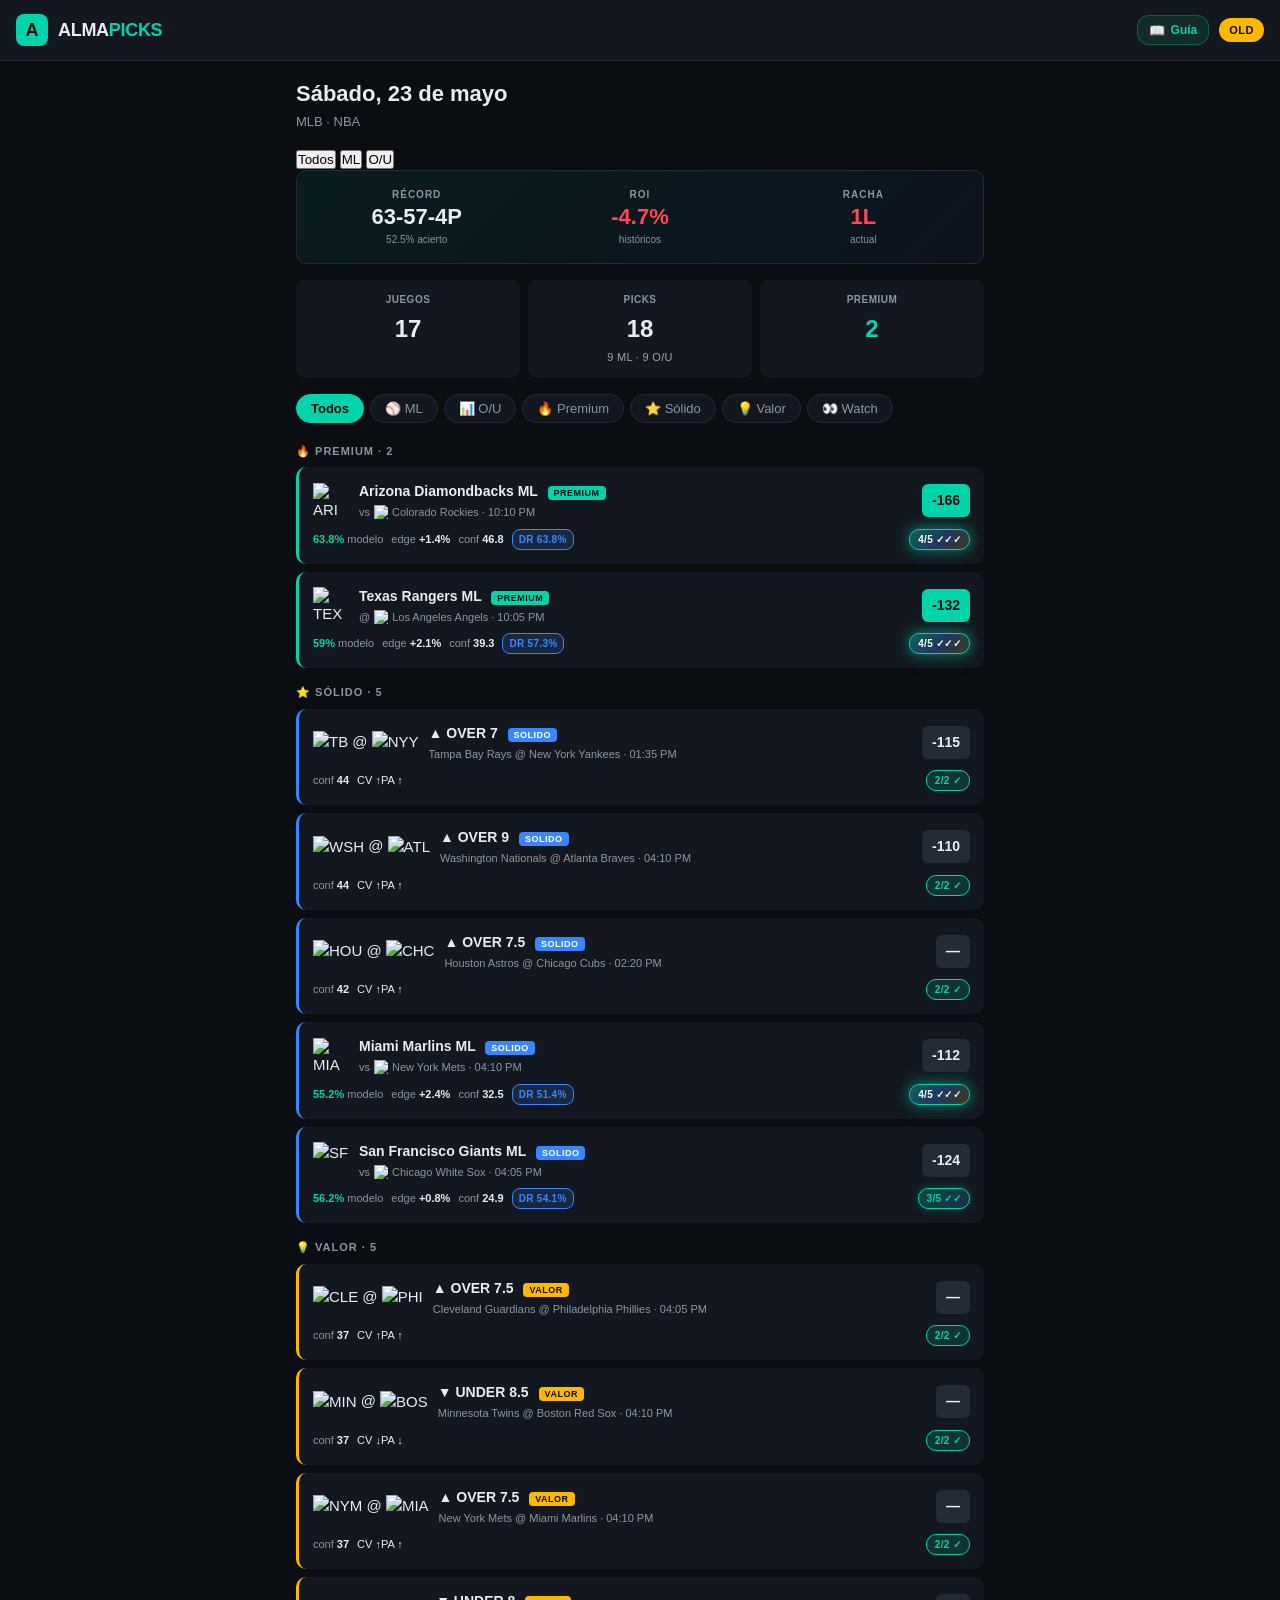
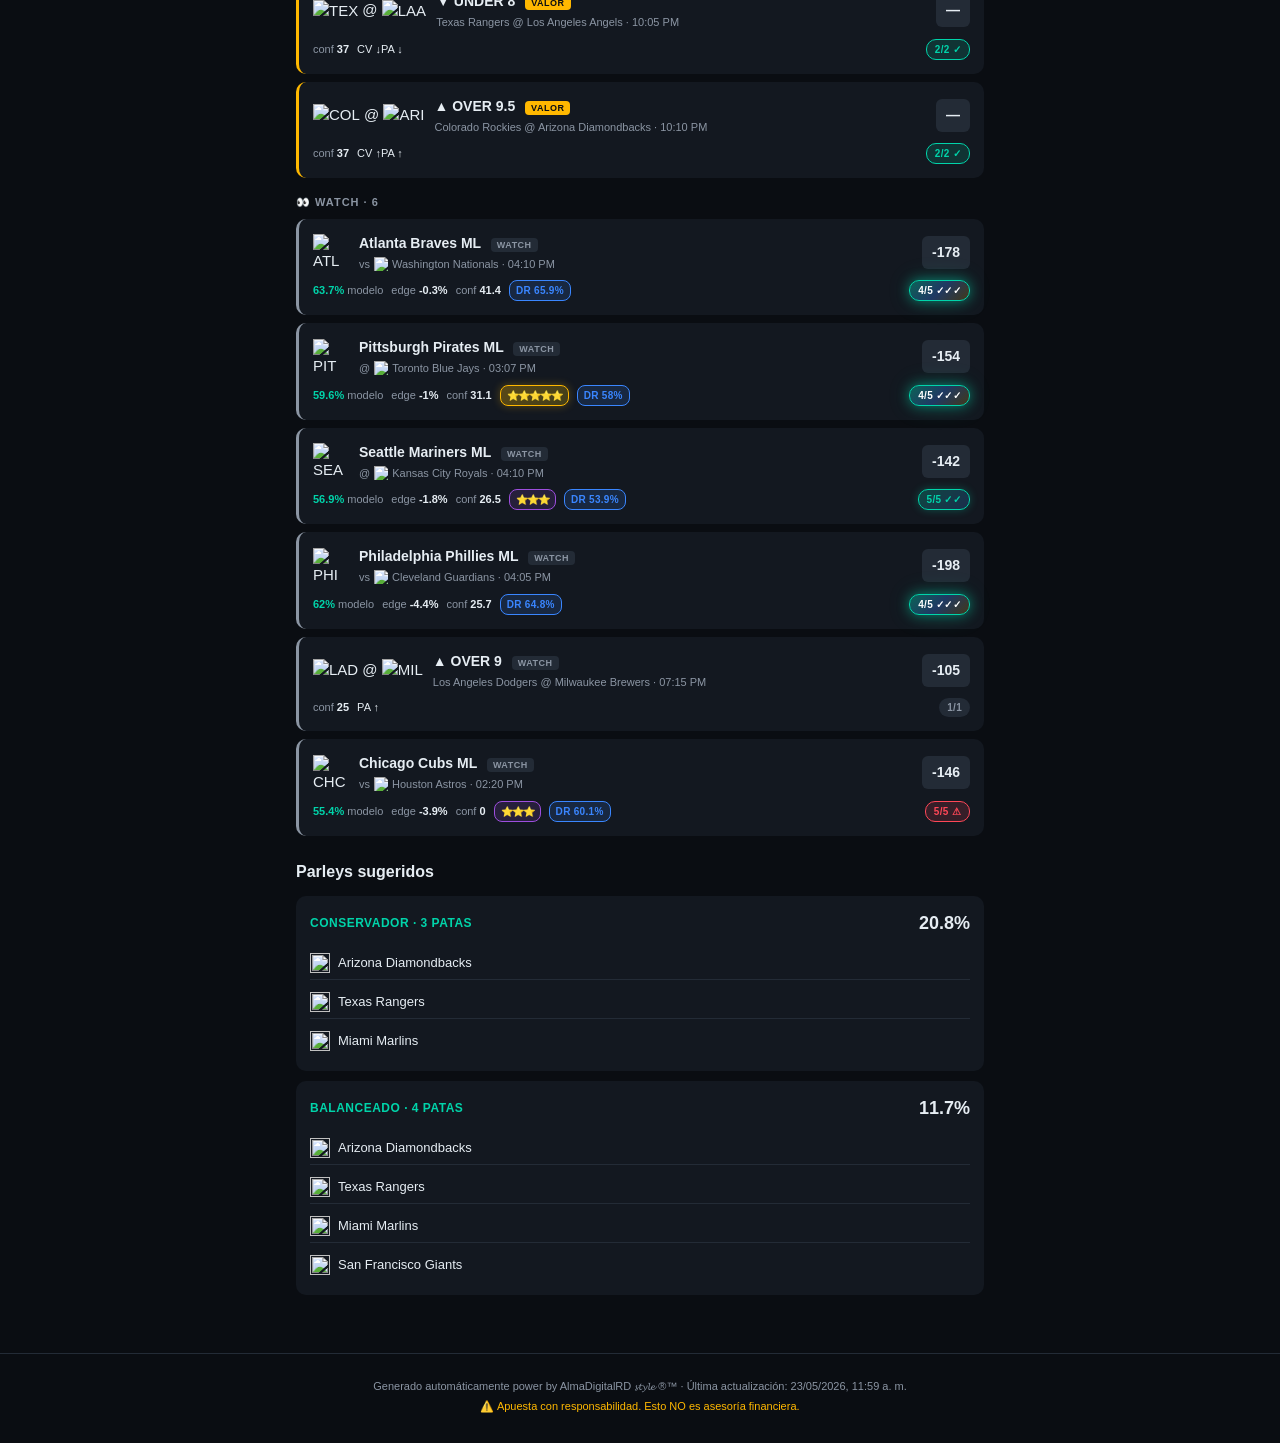
==== commit ac37d666: "Add filter buttons for ML and O/U" ====
--- a/web/index.html
+++ b/web/index.html
@@ -66,6 +66,8 @@
 
     <section class="filter-bar">
       <button class="filter-btn active" data-filter="all">Todos</button>
+      <button class="filter-btn" data-filter="ml">⚾ ML</button>
+      <button class="filter-btn" data-filter="ou">📊 O/U</button>
       <button class="filter-btn" data-filter="premium">🔥 Premium</button>
       <button class="filter-btn" data-filter="solido">⭐ Sólido</button>
       <button class="filter-btn" data-filter="valor">💡 Valor</button>
@@ -88,4 +90,4 @@
   <script src="team_logos.js"></script>
   <script src="app.js"></script>
 </body>
-</html>+</html>
--- a/web/styles.css
+++ b/web/styles.css
@@ -225,6 +225,15 @@
 
 .stat-value.premium { color: var(--accent-green); }
 
+.stat-breakdown {
+  display: block;
+  font-size: 11px;
+  font-weight: 500;
+  color: var(--text-muted, #9CA3AF);
+  margin-top: 2px;
+  letter-spacing: 0.3px;
+}
+
 .filter-bar {
   display: flex;
   gap: 6px;
@@ -562,4 +571,4 @@
   .container { padding: 12px; }
   .pickswise-badge { font-size: 9px; }
   .dratings-badge { font-size: 9px; }
-}+}
